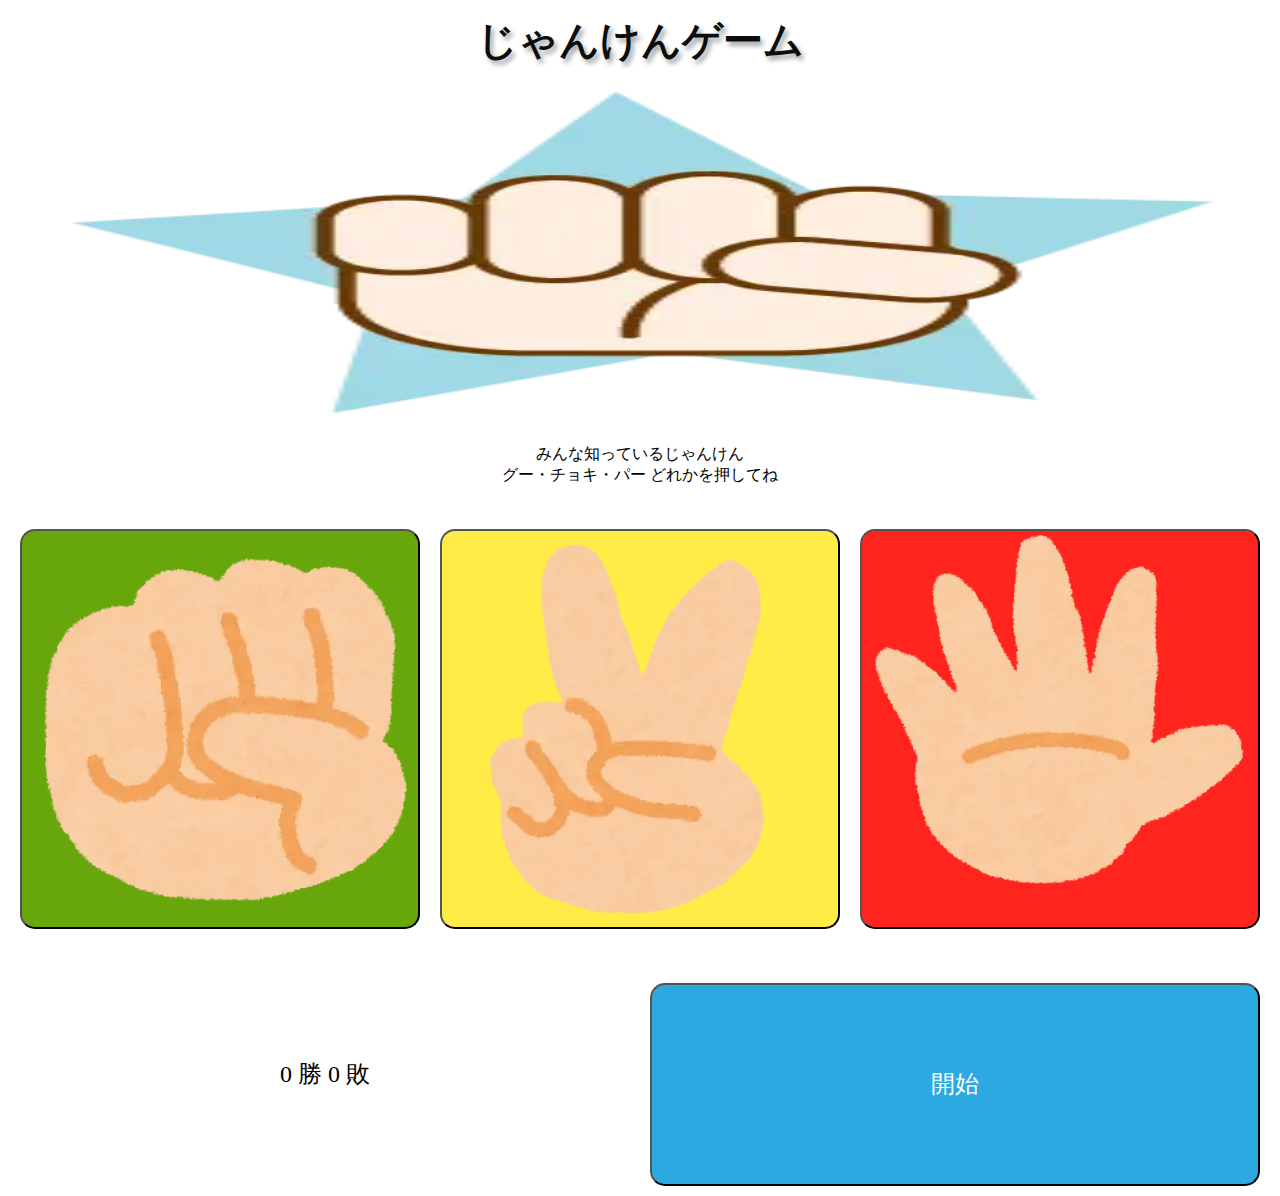
==== index.html @ b3ce11f7 "diet" ====
<!DOCTYPE html>
<html>
  <!-- head には、文書に関する設定事項を書きます。 -->
  <head>
    <!-- 文字コードは utf-8 を使います -->
    <meta charset="utf-8">
    <!-- このページのタイトルを示すタグで、ブラウザのタブに表示されます。-->
    <title>じゃんけんゲーム</title>
    <!-- iPhoneで見た際にレイアウトを整えるための設定です。 -->
    <meta name="viewport" content="width=device-width">
    <!-- スタイルシートを読み込み、サイトを飾り付けします。-->
    <link rel="stylesheet" href="janken.css?3">
    <!-- JavaScriptの読み込み、じゃんけんゲームを動かします。 -->
    <script src="janken.js" defer></script>
  </head>

  <!-- body タグには、サイトのコンテンツ（内容・出し物）を記述します。
       全ての要素は このbodyタグの中に書きます。-->
  <body>
    <!-- header タグは、サイト名などの表示に用います。 -->
    <header>
      <!-- h1 タグは、大見出しを表すタグです。 -->
      <h1>じゃんけんゲーム</h1>
    </header>

    <!-- mainタグは ページの主題(main)となるコンテンツ(内容・出し物)を記述します。-->
    <main>
      <!-- figure タグは 図版(figure)を示すタグです。 -->
      <figure>
        <!-- img タグは、絵(image)を表示するためのタグです。 -->
        <img id="computer_hand_type" src="guu.webp">
      </figure>

      <!-- p は 段落(paragraph)を表す際に用いるタグです。 -->
      <p>
        <!-- br タグを入れると、途中で改行できます。 -->
        みんな知っているじゃんけん<br>
        グー・チョキ・パー どれかを押してね
      </p>

      <!-- div は汎用的に使えるタグです。
           クラス名をcontrol_areaとし、配置を整え易くします。 -->
      <div class="control_area">
        <!-- プレイヤーの手を選ぶ為のボタンです。 -->
        <!-- button タグを使って、画面に「グーチョキパー」のボタンを表示します。
             JavaScriptでの操作用に id属性をguu 値を0 にします。 -->
        <button id="guu"   value="0"></button>
        <button id="choki" value="1"></button>
        <button id="paa"   value="2"></button>
        <!-- 得点領域です -->
        <p class="score">
          <!-- JavaScriptから操作しやすいよう、id属性をwinとloseにします。 -->
          <span id="win">0</span> 勝
          <span id="lose">0</span> 敗
        </p>
        <!-- button タグを使って、画面に「開始」ボタンを表示します。
             このボタンにも、id="play" と ID を付与しておきます。 -->
        <button id="play">開始</button>
      </div>
    </main>
  </body>
</html>
---- janken.css ----
/*=====================================================================
  じゃんけんゲームの為のスタイルシート
=====================================================================*/

/* 和の色 (CSSカスタムプロパティ)
---------------------------------------------------------------------*/
:root {
  --kyohiiro:          #ff251e; /* 京緋色(きょうひいろ) */
  --shinonomeiro:      #f19072; /* 東雲色(しののめいろ) */
  --nanohanairo:       #ffec47; /* 菜の花色(なのはないろ) */
  --sanaeiro:          #67a70c; /* 早苗色(さなえいろ) */
  --amairo:            #2ca9e1; /* 天色(あまいろ) */
  --utsushiiro:        #3d6eda; /* 移色(うつしいろ) */
  --botaniro:          #e7609e; /* 牡丹色(ぼたんいろ) */
  --ayameiro:          #674196; /* 菖蒲色(あやめいろ) */
  --sakurairo:         #fef4f4; /* 桜色(さくらいろ) */
  --momijiiro:         #a61017; /* 紅葉色(もみじいろ) */
  --nibiiro:           #9ea1a3; /* 鈍色(にびいろ) */
  --kurohairo:         #0d0d0d; /* 黒羽色(くろはいろ) */

  --harukazeiro:       transparent; /* 春風色(はるかぜいろ) */
}

/* 基本設定(リセットCSS)
---------------------------------------------------------------------*/
* {                          /* 全ての要素(*)を対象に */
  margin: 0;                 /* 余白を0にする */
  box-sizing: border-box;    /* 要素の幅を制御しやすくする */
}

img {                         /* 全ての画像要素(img)を対象に */
  width: 100%;                /* 幅を100% にする */
  height: auto;               /* 高さは 幅に応じて 自動調整する */
}

/* CSSグリッドレイアウトで ページ全体の配置設定する
---------------------------------------------------------------------*/
body {                        /* body は全ての要素の親 */
  display: grid;              /* グリッド(格子)を使うモードにする */
  grid-template-columns:      /* column(列) の設定を行う */
        20px 1fr 20px;        /* 左右に20px 残りは中央 */
  grid-template-rows:         /* row(行)の設定を行う */
        [head]     80px       /* 一行目の高さは8px headと命名 */
        [main]     auto;      /* 二行目の高さは自動 titleと命名 */
}

/* 部品の配置
---------------------------------------------------------------------*/
body > * {                    /* body直下(>)の全要素(*)を対象に */
  grid-column: 2 / 3;         /* 列配置は 左から2番目の線から3番目の線まで */
}

/* ヘッダー
---------------------------------------------------------------------*/
header {                      /* header 要素を対象に */
  grid-row: head;             /* 行の配置は先に命名したhead線の下に */
  justify-self: center;       /* 左右中央揃えで配置する */
  align-self: center;         /* 上下中央揃えで配置する */
}

header h1 {                   /* header 内の h1 (大見出しの指定) */
  font-size: 40px;            /* 書体の大きさは40px */
  color: var(--kurohairo);    /* 文字色を黒羽色にする */
  text-shadow: 3px 4px 5px var(--nibiiro); /* 鈍色の影を付ける */
  text-align: center;         /* 文字は中央揃えにする */
}

/* メイン(サイト主要機能部)
---------------------------------------------------------------------*/
main {                        /* main 要素を対象に */
  grid-row: main;             /* 行の配置は先に命名したmain線の下に */
}

main figure img {             /* メインの画像(=コンピュータの手)を対象 */
  max-height: 40vh;
  aspect-ratio: 1 / 1;
}

main p {                      /* じゃんけんの説明文 */
  text-align: center;         /* 文字は中央揃えにする */
  margin-bottom: 20px;        /* 下側に少し余白を設ける */
}

main .control_area {          /* control_areaクラスを対象に */
  display: grid;              /* 内部要素をグリッドで配置 */
  grid-template-columns: repeat(6, 1fr); /* column(列) を六列 用意する */
  grid-template-rows: 2fr 1fr;/* row(行) は 二行 用意する */
  gap: 20px;                  /* 間隔を 20px 開ける */
  justify-items: center;      /* グリッド内の要素を水平方向に中央揃えする */
  align-items: center;        /* グリッド内の要素を垂直方向に中央揃えする */
}

/* button要素 を対象に */
main .control_area button {
  aspect-ratio: 1 / 1;              /* 横縦比は１対１に */
  width: 100%;                      /* 幅100%で表示 */
  background-size: contain;         /* 背景画像が全て含むようにする */
  background-repeat: no-repeat;     /* 背景画像を繰り返さないようにする */
  margin: 10px 0;                   /* 上下に10px 左右に0px の余白 */
  background-color: var(--amairo);  /* 背景色は 天色 */
  color: white;                     /* 文字の色は白*/
  font-size: 24px;                  /* 書体の大きさは24px */
  border-radius: 15px;              /* 角は 半径(radius) 15pxで丸くする */
  cursor: pointer;                  /* カーソルの形状を手のマークに */
}

/* ボタンの配置指定 */
/* 列は、左から一本目の線から三本目の線の間で、行は一行目に配置する */
main .control_area #guu   { grid-column: 1 / 3; grid-row: 1; }
main .control_area #choki { grid-column: 3 / 5; grid-row: 1; }
main .control_area #paa   { grid-column: 5 / 7; grid-row: 1; }

main .control_area .score { grid-column: 1 / 4; grid-row: 2;
                            font-size: 24px; } /* 書体の大きさを指定する */
main .control_area #play  { grid-column: 4 / 7; grid-row: 2;
                            aspect-ratio: 3 / 1; } /* 横縦比を横３対縦１にする */

/* グー、チョキ、パー 各ボタンの背景色と背景画像を指定 */
main .control_area #guu   { background-color: var(--sanaeiro);
                            background-image: url('player_guu.webp'); }
main .control_area #choki { background-color: var(--nanohanairo);
                            background-image: url('player_choki.webp'); }
main .control_area #paa   { background-color: var(--kyohiiro);
                            background-image: url('player_paa.webp'); }
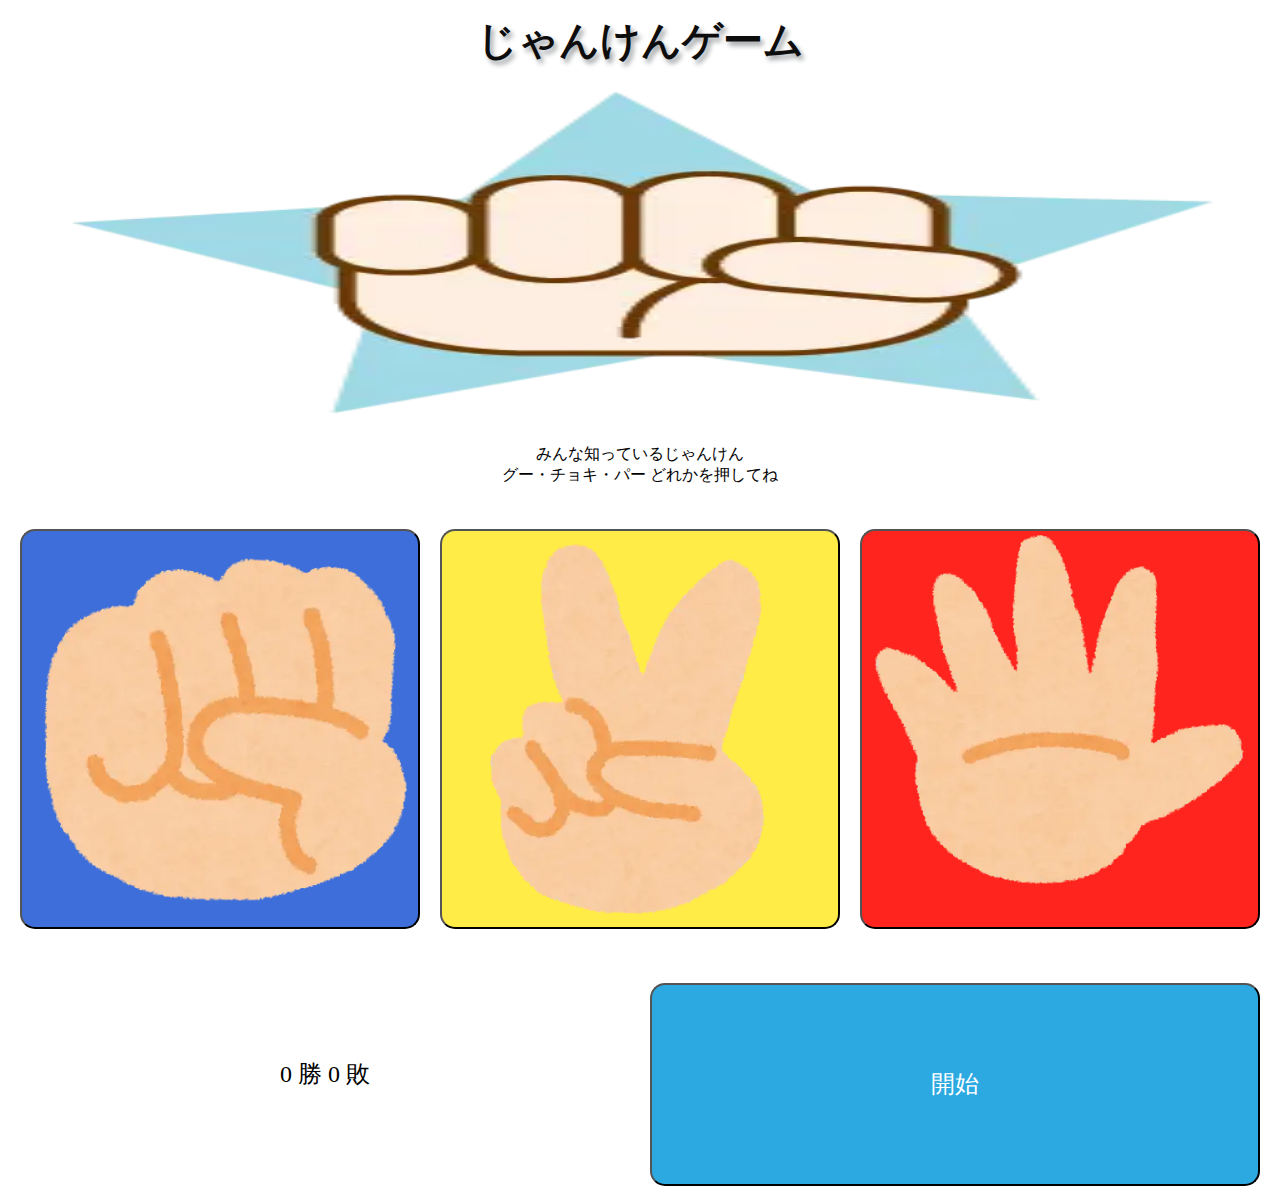
==== commit f6517e8d: "CSS Nesting" ====
--- a/index.html
+++ b/index.html
@@ -6,10 +6,10 @@
     <meta charset="utf-8">
     <!-- このページのタイトルを示すタグで、ブラウザのタブに表示されます。-->
     <title>じゃんけんゲーム</title>
-    <!-- iPhoneで見た際にレイアウトを整えるための設定です。 -->
+    <!-- ビューポート(視点)を設定し、iPhoneでも綺麗に見られるようにします。 -->
     <meta name="viewport" content="width=device-width">
     <!-- スタイルシートを読み込み、サイトを飾り付けします。-->
-    <link rel="stylesheet" href="janken.css?3">
+    <link rel="stylesheet" href="janken.css">
     <!-- JavaScriptの読み込み、じゃんけんゲームを動かします。 -->
     <script src="janken.js" defer></script>
   </head>
@@ -23,8 +23,9 @@
       <h1>じゃんけんゲーム</h1>
     </header>
 
-    <!-- mainタグは ページの主題(main)となるコンテンツ(内容・出し物)を記述します。-->
-    <main>
+    <!-- mainタグは
+         ページの主題(main)となるコンテンツ(内容・出し物)を記述します。-->
+    <main class="janken">
       <!-- figure タグは 図版(figure)を示すタグです。 -->
       <figure>
         <!-- img タグは、絵(image)を表示するためのタグです。 -->
--- a/janken.css
+++ b/janken.css
@@ -56,69 +56,68 @@
   grid-row: head;             /* 行の配置は先に命名したhead線の下に */
   justify-self: center;       /* 左右中央揃えで配置する */
   align-self: center;         /* 上下中央揃えで配置する */
-}
 
-header h1 {                   /* header 内の h1 (大見出しの指定) */
-  font-size: 40px;            /* 書体の大きさは40px */
-  color: var(--kurohairo);    /* 文字色を黒羽色にする */
-  text-shadow: 3px 4px 5px var(--nibiiro); /* 鈍色の影を付ける */
-  text-align: center;         /* 文字は中央揃えにする */
+  & h1 {                   /* header 内の h1 (大見出しの指定) */
+    font-size: 40px;            /* 書体の大きさは40px */
+    color: var(--kurohairo);    /* 文字色を黒羽色にする */
+    text-shadow: 3px 4px 5px var(--nibiiro); /* 鈍色の影を付ける */
+    text-align: center;         /* 文字は中央揃えにする */
+  }
 }
 
 /* メイン(サイト主要機能部)
 ---------------------------------------------------------------------*/
 main {                        /* main 要素を対象に */
   grid-row: main;             /* 行の配置は先に命名したmain線の下に */
+
+  & figure img {             /* メインの画像(=コンピュータの手)を対象 */
+    max-height: 40vh;
+    aspect-ratio: 1 / 1;
+  }
+
+  & p {                      /* じゃんけんの説明文 */
+    text-align: center;         /* 文字は中央揃えにする */
+    margin-bottom: 20px;        /* 下側に少し余白を設ける */
+  }
+
+  .control_area {          /* control_areaクラスを対象に */
+    display: grid;              /* 内部要素をグリッドで配置 */
+    grid-template-columns: repeat(6, 1fr); /* column(列) を六列 用意する */
+    grid-template-rows: 2fr 1fr;/* row(行) は 二行 用意する */
+    gap: 20px;                  /* 間隔を 20px 開ける */
+    justify-items: center;      /* グリッド内の要素を水平方向に中央揃えする */
+    align-items: center;        /* グリッド内の要素を垂直方向に中央揃えする */
+
+    /* button要素 を対象に */
+    & button {
+      aspect-ratio: 1 / 1;              /* 横縦比は１対１に */
+      width: 100%;                      /* 幅100%で表示 */
+      background-size: contain;         /* 背景画像が全て含むようにする */
+      background-repeat: no-repeat;     /* 背景画像を繰り返さないようにする */
+      margin: 10px 0;                   /* 上下に10px 左右に0px の余白 */
+      background-color: var(--amairo);  /* 背景色は 天色 */
+      color: white;                     /* 文字の色は白*/
+      font-size: 24px;                  /* 書体の大きさは24px */
+      border-radius: 15px;              /* 角は 半径(radius) 15pxで丸くする */
+      cursor: pointer;                  /* カーソルの形状を手のマークに */
+    }
+
+    /* ボタンの配置指定 */
+    /* 列は、左から一本目の線から三本目の線の間で、行は一行目に配置する */
+    #guu   { grid-column: 1 / 3; grid-row: 1; }
+    #choki { grid-column: 3 / 5; grid-row: 1; }
+    #paa   { grid-column: 5 / 7; grid-row: 1; }
+
+    .score { grid-column: 1 / 4; grid-row: 2;
+             font-size: 24px; } /* 書体の大きさを指定する */
+    #play  { grid-column: 4 / 7; grid-row: 2;
+             aspect-ratio: 3 / 1; } /* 横縦比を横３対縦１にする */
+
+    /* グー、チョキ、パー 各ボタンの背景色と背景画像を指定 */
+    #guu   { background-color: var(--utsushiiro);
+             background-image: url('player_guu.webp'); }
+    #choki { background-color: var(--nanohanairo);
+             background-image: url('player_choki.webp'); }
+    #paa   { background-color: var(--kyohiiro);
+             background-image: url('player_paa.webp'); }
 }
-
-main figure img {             /* メインの画像(=コンピュータの手)を対象 */
-  max-height: 40vh;
-  aspect-ratio: 1 / 1;
-}
-
-main p {                      /* じゃんけんの説明文 */
-  text-align: center;         /* 文字は中央揃えにする */
-  margin-bottom: 20px;        /* 下側に少し余白を設ける */
-}
-
-main .control_area {          /* control_areaクラスを対象に */
-  display: grid;              /* 内部要素をグリッドで配置 */
-  grid-template-columns: repeat(6, 1fr); /* column(列) を六列 用意する */
-  grid-template-rows: 2fr 1fr;/* row(行) は 二行 用意する */
-  gap: 20px;                  /* 間隔を 20px 開ける */
-  justify-items: center;      /* グリッド内の要素を水平方向に中央揃えする */
-  align-items: center;        /* グリッド内の要素を垂直方向に中央揃えする */
-}
-
-/* button要素 を対象に */
-main .control_area button {
-  aspect-ratio: 1 / 1;              /* 横縦比は１対１に */
-  width: 100%;                      /* 幅100%で表示 */
-  background-size: contain;         /* 背景画像が全て含むようにする */
-  background-repeat: no-repeat;     /* 背景画像を繰り返さないようにする */
-  margin: 10px 0;                   /* 上下に10px 左右に0px の余白 */
-  background-color: var(--amairo);  /* 背景色は 天色 */
-  color: white;                     /* 文字の色は白*/
-  font-size: 24px;                  /* 書体の大きさは24px */
-  border-radius: 15px;              /* 角は 半径(radius) 15pxで丸くする */
-  cursor: pointer;                  /* カーソルの形状を手のマークに */
-}
-
-/* ボタンの配置指定 */
-/* 列は、左から一本目の線から三本目の線の間で、行は一行目に配置する */
-main .control_area #guu   { grid-column: 1 / 3; grid-row: 1; }
-main .control_area #choki { grid-column: 3 / 5; grid-row: 1; }
-main .control_area #paa   { grid-column: 5 / 7; grid-row: 1; }
-
-main .control_area .score { grid-column: 1 / 4; grid-row: 2;
-                            font-size: 24px; } /* 書体の大きさを指定する */
-main .control_area #play  { grid-column: 4 / 7; grid-row: 2;
-                            aspect-ratio: 3 / 1; } /* 横縦比を横３対縦１にする */
-
-/* グー、チョキ、パー 各ボタンの背景色と背景画像を指定 */
-main .control_area #guu   { background-color: var(--sanaeiro);
-                            background-image: url('player_guu.webp'); }
-main .control_area #choki { background-color: var(--nanohanairo);
-                            background-image: url('player_choki.webp'); }
-main .control_area #paa   { background-color: var(--kyohiiro);
-                            background-image: url('player_paa.webp'); }
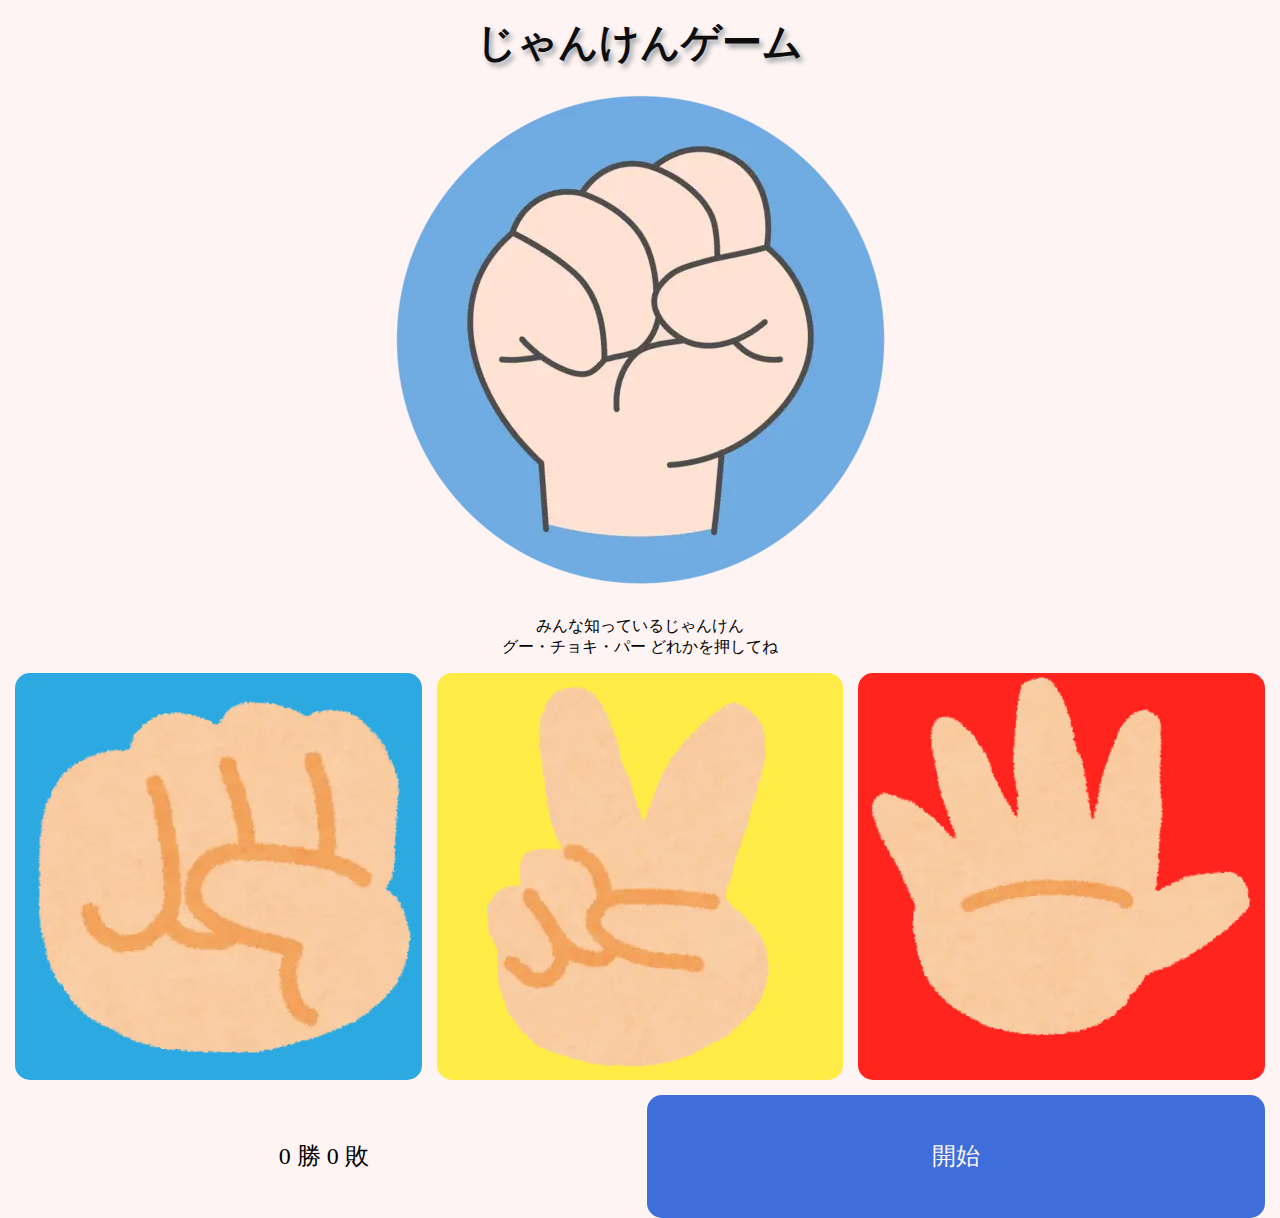
==== commit 30244e38: "summer special" ====
--- a/index.html
+++ b/index.html
@@ -1,16 +1,38 @@
+<!-- DOCTYPE(ドクタイプ)宣言。歴史的経緯から一番先頭に書きます。-->
 <!DOCTYPE html>
-<html>
+<!-- HTMLの始まり。lang="ja"と書き、日本語のサイトであることを示します -->
+<html lang="ja">
   <!-- head には、文書に関する設定事項を書きます。 -->
   <head>
     <!-- 文字コードは utf-8 を使います -->
     <meta charset="utf-8">
-    <!-- このページのタイトルを示すタグで、ブラウザのタブに表示されます。-->
+    <!-- ビューポート(表示領域)を設定します。 -->
+    <!-- これにより、iPhoneでも綺麗に見られるようになります。 -->
+    <meta name="viewport" content="width=device-width">
+    <!-- このページのタイトルを示すタグです。ブラウザのタブに表示されます。-->
     <title>じゃんけんゲーム</title>
-    <!-- ビューポート(視点)を設定し、iPhoneでも綺麗に見られるようにします。 -->
-    <meta name="viewport" content="width=device-width">
+    <!-- ファビコンとアップルタッチアイコンの指定 -->
+    <link rel="icon"
+          href="images/favicon.ico"
+          type="image/ico">
+    <link rel="apple-touch-icon"
+          href="images/apple-touch-icon-180x180.png"
+          type="image/png"
+          sizes="180x180">
+    <!-- このウェブサイトの説明（検索エンジンに表示されます） -->
+    <meta name="description" content="初めてのWebアプリ作成入門 - HTMLとCSSとJavaScriptで作るじゃんけんゲームです。">
+
+    <!-- PWA (Progressive Web Apps) にするための設定 -->
+    <meta name="apple-mobile-web-app-capable" content="yes">
+    <meta name="apple-mobile-web-app-status-bar-style" content="#fef4f4">
+    <meta name="theme-color" content="#fef4f4">
+    <meta name="apple-mobile-web-app-title" content="じゃんけん">
+    <link rel="manifest" href="/pwa/manifest.json">
+    <script src="/pwa/app.js" defer></script>
+
     <!-- スタイルシートを読み込み、サイトを飾り付けします。-->
     <link rel="stylesheet" href="janken.css">
-    <!-- JavaScriptの読み込み、じゃんけんゲームを動かします。 -->
+    <!-- JavaScriptを読み込み、じゃんけんゲームを動かします。 -->
     <script src="janken.js" defer></script>
   </head>
 
@@ -23,41 +45,35 @@
       <h1>じゃんけんゲーム</h1>
     </header>
 
-    <!-- mainタグは
-         ページの主題(main)となるコンテンツ(内容・出し物)を記述します。-->
-    <main class="janken">
-      <!-- figure タグは 図版(figure)を示すタグです。 -->
-      <figure>
-        <!-- img タグは、絵(image)を表示するためのタグです。 -->
-        <img id="computer_hand_type" src="guu.webp">
-      </figure>
+    <!-- figure タグは 図版(figure)を示すタグです。 -->
+    <figure>
+      <!-- img タグは、絵(image)を表示するためのタグです。 -->
+      <img id="hand" src="images/guu.webp" alt="グー">
+    </figure>
 
-      <!-- p は 段落(paragraph)を表す際に用いるタグです。 -->
-      <p>
-        <!-- br タグを入れると、途中で改行できます。 -->
-        みんな知っているじゃんけん<br>
-        グー・チョキ・パー どれかを押してね
-      </p>
+    <!-- p は 段落(paragraph)を表す際に用いるタグです。 -->
+    <!-- 複数のpタグがあるので、class属性をnoteとして、区別します。-->
+    <p class="note">
+      <!-- br タグを入れると、途中で改行できます。 -->
+      みんな知っているじゃんけん<br>
+      グー・チョキ・パー どれかを押してね
+    </p>
 
-      <!-- div は汎用的に使えるタグです。
-           クラス名をcontrol_areaとし、配置を整え易くします。 -->
-      <div class="control_area">
-        <!-- プレイヤーの手を選ぶ為のボタンです。 -->
-        <!-- button タグを使って、画面に「グーチョキパー」のボタンを表示します。
-             JavaScriptでの操作用に id属性をguu 値を0 にします。 -->
-        <button id="guu"   value="0"></button>
-        <button id="choki" value="1"></button>
-        <button id="paa"   value="2"></button>
-        <!-- 得点領域です -->
-        <p class="score">
-          <!-- JavaScriptから操作しやすいよう、id属性をwinとloseにします。 -->
-          <span id="win">0</span> 勝
-          <span id="lose">0</span> 敗
-        </p>
-        <!-- button タグを使って、画面に「開始」ボタンを表示します。
-             このボタンにも、id="play" と ID を付与しておきます。 -->
-        <button id="play">開始</button>
-      </div>
-    </main>
+    <!-- プレイヤーの手を選ぶ為のボタンです。 -->
+    <!-- button タグを使って、画面に「グーチョキパー」のボタンを表示します。
+         JavaScriptでの操作用に id属性をguu 値を0 にします。 -->
+    <button id="guu"   value="0" title="グー"></button>
+    <button id="choki" value="1" title="チョキ"></button>
+    <button id="paa"   value="2" title="パー"></button>
+    <!-- 得点領域です。 -->
+    <!-- 複数のpタグがあるので、class属性をscoreとして、区別します -->
+    <p class="score">
+      <!-- JavaScriptから操作しやすいよう、id属性をwinとloseにします。 -->
+      <span id="win">0</span> 勝
+      <span id="lose">0</span> 敗
+    </p>
+    <!-- button タグを使って、画面に「開始」ボタンを表示します。
+         このボタンにも、id="play" と ID を付与しておきます。 -->
+    <button id="play">開始</button>
   </body>
 </html>
--- a/janken.css
+++ b/janken.css
@@ -23,101 +23,100 @@
 
 /* 基本設定(リセットCSS)
 ---------------------------------------------------------------------*/
-* {                          /* 全ての要素(*)を対象に */
-  margin: 0;                 /* 余白を0にする */
-  box-sizing: border-box;    /* 要素の幅を制御しやすくする */
+* {                       /* 全ての要素(*)を対象に装飾方法を指定する */
+  margin: 0;              /* 余白を0にする */
+  box-sizing: border-box; /* 要素の幅を制御しやすくする */
 }
 
-img {                         /* 全ての画像要素(img)を対象に */
-  width: 100%;                /* 幅を100% にする */
-  height: auto;               /* 高さは 幅に応じて 自動調整する */
+img {                     /* 全ての画像要素(img)を対象に */
+  width: 100%;            /* 幅を100% にする */
+  aspect-ratio: 1 / 1;    /* 横縦比を1対1にする */
 }
 
 /* CSSグリッドレイアウトで ページ全体の配置設定する
 ---------------------------------------------------------------------*/
-body {                        /* body は全ての要素の親 */
-  display: grid;              /* グリッド(格子)を使うモードにする */
-  grid-template-columns:      /* column(列) の設定を行う */
-        20px 1fr 20px;        /* 左右に20px 残りは中央 */
-  grid-template-rows:         /* row(行)の設定を行う */
-        [head]     80px       /* 一行目の高さは8px headと命名 */
-        [main]     auto;      /* 二行目の高さは自動 titleと命名 */
-}
+body {            /* 全ての要素の親であるbody要素を対象に */
+  display: grid;  /* グリッド(格子)を使ったレイアウトを行う */
+  /* 一行目はtitleなど 五行六列の各領域に名前を付けます
+     また、行の高さ、列の幅も同時に設定します */
+  grid-template:
+    "title    title    title    title    title    title   " auto
+    ".        computer computer computer computer .       " auto
+    "note     note     note     note     note     note    " auto
+    "guu      guu      choki    choki    paa      paa     " auto
+    "score    score    score    play     play     play    " auto
+    / 1fr     1fr      1fr      1fr      1fr      1fr;
+  gap: 15px;      /* 行と列の間にgap(隙間)を15px入れます */
 
-/* 部品の配置
----------------------------------------------------------------------*/
-body > * {                    /* body直下(>)の全要素(*)を対象に */
-  grid-column: 2 / 3;         /* 列配置は 左から2番目の線から3番目の線まで */
+  height: 100svh;  /* body の高さを画面の高さにします */
+  background: var(--sakurairo);  /* 背景色は桜色にします */
+  padding: 15px;                 /* 内側に少し余白を入れます */
+
+  > * {  /* body の すべての子要素を対象に */
+    place-self: center;  /* 升目の中央に配置するよう指定します */
+  }
 }
 
 /* ヘッダー
 ---------------------------------------------------------------------*/
 header {                      /* header 要素を対象に */
-  grid-row: head;             /* 行の配置は先に命名したhead線の下に */
-  justify-self: center;       /* 左右中央揃えで配置する */
-  align-self: center;         /* 上下中央揃えで配置する */
-
-  & h1 {                   /* header 内の h1 (大見出しの指定) */
-    font-size: 40px;            /* 書体の大きさは40px */
-    color: var(--kurohairo);    /* 文字色を黒羽色にする */
+  grid-area: title;           /* title領域に配置します */
+  h1 {                        /* header 内の h1 (大見出しの指定) */
+    font-size: 40px;          /* 書体の大きさは40px */
+    color: var(--kurohairo);  /* 文字色を黒羽色にする */
     text-shadow: 3px 4px 5px var(--nibiiro); /* 鈍色の影を付ける */
-    text-align: center;         /* 文字は中央揃えにする */
+    text-align: center;       /* 文字は中央揃えにする */
   }
 }
 
-/* メイン(サイト主要機能部)
----------------------------------------------------------------------*/
-main {                        /* main 要素を対象に */
-  grid-row: main;             /* 行の配置は先に命名したmain線の下に */
+/* コンピュータの手を対象に */
+figure {
+  grid-area: computer;  /* computer領域に配置します */
+}
 
-  & figure img {             /* メインの画像(=コンピュータの手)を対象 */
-    max-height: 40vh;
-    aspect-ratio: 1 / 1;
-  }
+/* じゃんけんの説明文を対象に */
+.note {
+  grid-area: note;      /* computer領域に配置します */
+  text-align: center;   /* 文字は中央揃えにする */
+}
 
-  & p {                      /* じゃんけんの説明文 */
-    text-align: center;         /* 文字は中央揃えにする */
-    margin-bottom: 20px;        /* 下側に少し余白を設ける */
-  }
+/* button要素を対象に */
+button {
+  aspect-ratio: 1 / 1;              /* 横縦比は１対１に */
+  width: 100%;                      /* 幅は100% */
+  background-size: contain;         /* 背景画像が全て含むようにする */
+  background-repeat: no-repeat;     /* 背景画像を繰り返さないようにする */
+  border-radius: 15px;              /* 角は 半径(radius) 15pxで丸くする */
+  cursor: pointer;                  /* カーソルの形状を手のマークに */
+  border: none;                     /* 枠線は無し */
+}
 
-  .control_area {          /* control_areaクラスを対象に */
-    display: grid;              /* 内部要素をグリッドで配置 */
-    grid-template-columns: repeat(6, 1fr); /* column(列) を六列 用意する */
-    grid-template-rows: 2fr 1fr;/* row(行) は 二行 用意する */
-    gap: 20px;                  /* 間隔を 20px 開ける */
-    justify-items: center;      /* グリッド内の要素を水平方向に中央揃えする */
-    align-items: center;        /* グリッド内の要素を垂直方向に中央揃えする */
+/* グー、チョキ、パー 各ボタンの配置と背景色と背景画像を指定 */
+#guu   {
+  grid-area: guu;                                  /* guu領域に配置します */
+  background-color: var(--amairo);                 /* 背景色は天色 */
+  background-image: url('images/player_guu.webp'); /* 背景画像はグー */
+}
+#choki {
+  grid-area: choki;
+  background-color: var(--nanohanairo);
+  background-image: url('images/player_choki.webp');
+}
+#paa   {
+  grid-area: paa;
+  background-color: var(--kyohiiro);
+  background-image: url('images/player_paa.webp');
+}
 
-    /* button要素 を対象に */
-    & button {
-      aspect-ratio: 1 / 1;              /* 横縦比は１対１に */
-      width: 100%;                      /* 幅100%で表示 */
-      background-size: contain;         /* 背景画像が全て含むようにする */
-      background-repeat: no-repeat;     /* 背景画像を繰り返さないようにする */
-      margin: 10px 0;                   /* 上下に10px 左右に0px の余白 */
-      background-color: var(--amairo);  /* 背景色は 天色 */
-      color: white;                     /* 文字の色は白*/
-      font-size: 24px;                  /* 書体の大きさは24px */
-      border-radius: 15px;              /* 角は 半径(radius) 15pxで丸くする */
-      cursor: pointer;                  /* カーソルの形状を手のマークに */
-    }
-
-    /* ボタンの配置指定 */
-    /* 列は、左から一本目の線から三本目の線の間で、行は一行目に配置する */
-    #guu   { grid-column: 1 / 3; grid-row: 1; }
-    #choki { grid-column: 3 / 5; grid-row: 1; }
-    #paa   { grid-column: 5 / 7; grid-row: 1; }
-
-    .score { grid-column: 1 / 4; grid-row: 2;
-             font-size: 24px; } /* 書体の大きさを指定する */
-    #play  { grid-column: 4 / 7; grid-row: 2;
-             aspect-ratio: 3 / 1; } /* 横縦比を横３対縦１にする */
-
-    /* グー、チョキ、パー 各ボタンの背景色と背景画像を指定 */
-    #guu   { background-color: var(--utsushiiro);
-             background-image: url('player_guu.webp'); }
-    #choki { background-color: var(--nanohanairo);
-             background-image: url('player_choki.webp'); }
-    #paa   { background-color: var(--kyohiiro);
-             background-image: url('player_paa.webp'); }
+/* スコアボタンと開始ボタンの設定 */
+.score {
+  grid-area: score;  /* score領域に配置します */
+  font-size: 24px;   /* 書体の大きさは24px */
 }
+#play  {
+  grid-area: play;                      /* 配置先は play 領域 */
+  background-color: var(--utsushiiro);  /* 背景色は 移色 */
+  color: var(--sakurairo);              /* 文字の色は 桜色 */
+  font-size: 24px;                      /* 書体の大きさは24px */
+  aspect-ratio: 5 / 1;                  /* 横縦比を横5対縦1にする */
+}
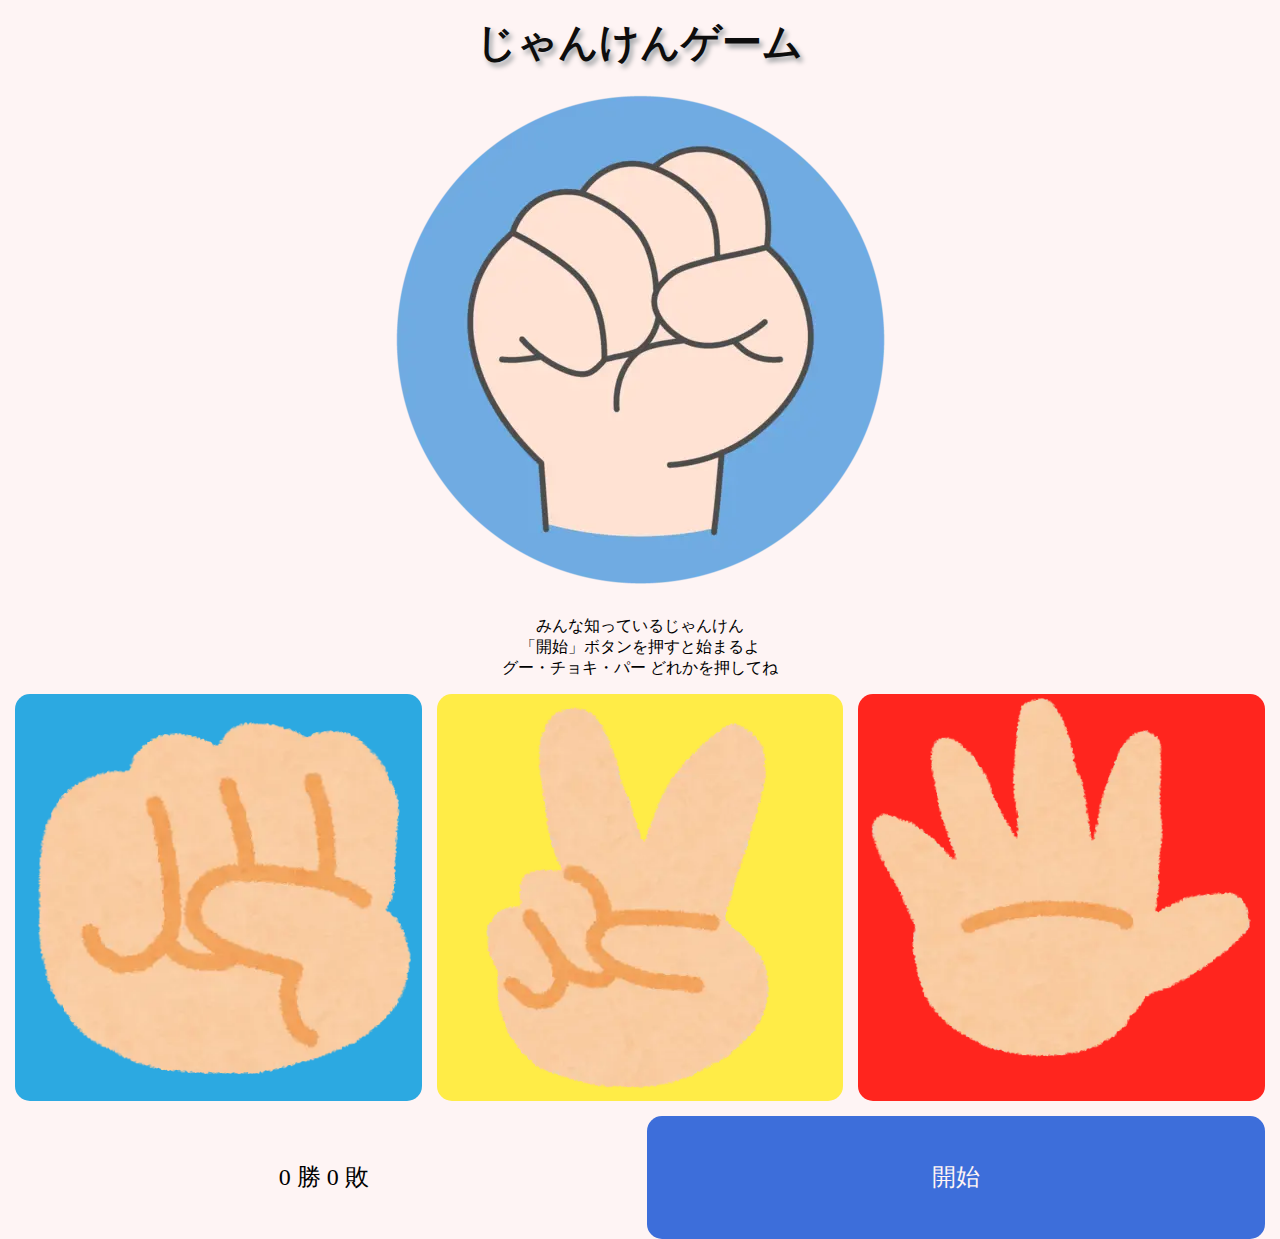
==== commit 8abc8b14: "リニューアル版完成" ====
--- a/index.html
+++ b/index.html
@@ -27,8 +27,8 @@
     <meta name="apple-mobile-web-app-status-bar-style" content="#fef4f4">
     <meta name="theme-color" content="#fef4f4">
     <meta name="apple-mobile-web-app-title" content="じゃんけん">
-    <link rel="manifest" href="/pwa/manifest.json">
-    <script src="/pwa/app.js" defer></script>
+    <link rel="manifest" href="/manifest.json">
+    <script src="/app.js" defer></script>
 
     <!-- スタイルシートを読み込み、サイトを飾り付けします。-->
     <link rel="stylesheet" href="janken.css">
@@ -56,6 +56,7 @@
     <p class="note">
       <!-- br タグを入れると、途中で改行できます。 -->
       みんな知っているじゃんけん<br>
+      「開始」ボタンを押すと始まるよ<br>
       グー・チョキ・パー どれかを押してね
     </p>
 
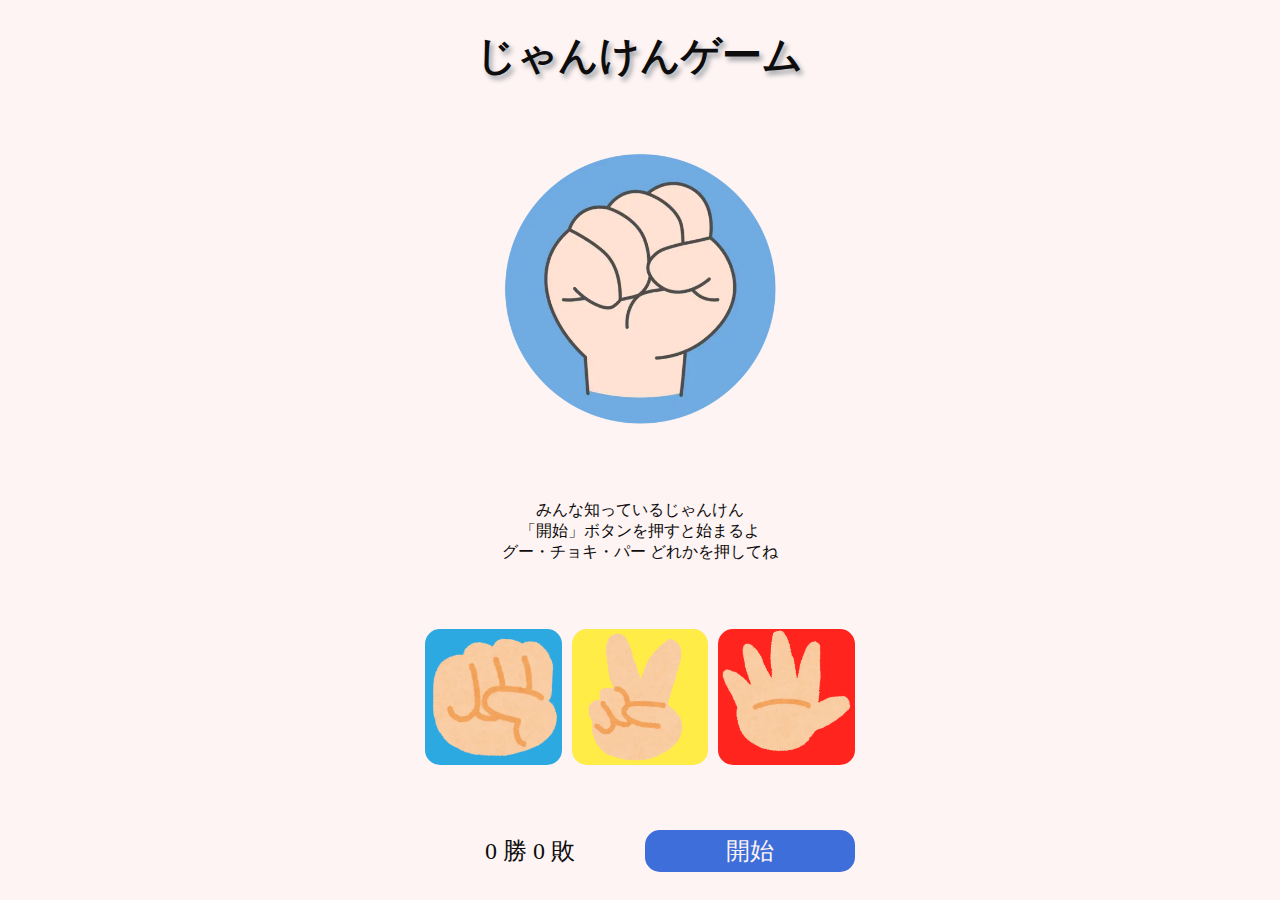
==== commit a073cd23: "remove U+0008" ====
--- a/index.html
+++ b/index.html
@@ -20,7 +20,7 @@
           type="image/png"
           sizes="180x180">
     <!-- このウェブサイトの説明（検索エンジンに表示されます） -->
-    <meta name="description" content="初めてのWebアプリ作成入門 - HTMLとCSSとJavaScriptで作るじゃんけんゲームです。">
+    <meta name="description" content="初めてのウェブアプリ入門 - HTMLとCSSとJavaScriptで作るじゃんけんゲームです。">
 
     <!-- PWA (Progressive Web Apps) にするための設定 -->
     <meta name="apple-mobile-web-app-capable" content="yes">
@@ -67,7 +67,7 @@
     <button id="choki" value="1" title="チョキ"></button>
     <button id="paa"   value="2" title="パー"></button>
     <!-- 得点領域です。 -->
-    <!-- 複数のpタグがあるので、class属性をscoreとして、区別します -->
+    <!-- 複数のpタグがあるので、class属性をscoreとして、区別します -->
     <p class="score">
       <!-- JavaScriptから操作しやすいよう、id属性をwinとloseにします。 -->
       <span id="win">0</span> 勝
--- a/janken.css
+++ b/janken.css
@@ -2,7 +2,7 @@
   じゃんけんゲームの為のスタイルシート
 =====================================================================*/
 
-/* 和の色 (CSSカスタムプロパティ)
+/* 和の色 (CSSカスタムプロパティ)を使えるようにする
 ---------------------------------------------------------------------*/
 :root {
   --kyohiiro:          #ff251e; /* 京緋色(きょうひいろ) */
@@ -28,17 +28,12 @@
   box-sizing: border-box; /* 要素の幅を制御しやすくする */
 }
 
-img {                     /* 全ての画像要素(img)を対象に */
-  width: 100%;            /* 幅を100% にする */
-  aspect-ratio: 1 / 1;    /* 横縦比を1対1にする */
-}
-
 /* CSSグリッドレイアウトで ページ全体の配置設定する
 ---------------------------------------------------------------------*/
 body {            /* 全ての要素の親であるbody要素を対象に */
   display: grid;  /* グリッド(格子)を使ったレイアウトを行う */
-  /* 一行目はtitleなど 五行六列の各領域に名前を付けます
-     また、行の高さ、列の幅も同時に設定します */
+  /* 一行目はtitleなど 五行六列の各領域に名前を付ける
+     また、行の高さ、列の幅も同時に設定する */
   grid-template:
     "title    title    title    title    title    title   " auto
     ".        computer computer computer computer .       " auto
@@ -46,23 +41,28 @@
     "guu      guu      choki    choki    paa      paa     " auto
     "score    score    score    play     play     play    " auto
     / 1fr     1fr      1fr      1fr      1fr      1fr;
-  gap: 15px;      /* 行と列の間にgap(隙間)を15px入れます */
+  gap: 10px;               /* 行と列の間にgap(隙間)を15px入れる */
 
-  height: 100svh;  /* body の高さを画面の高さにします */
-  background: var(--sakurairo);  /* 背景色は桜色にします */
-  padding: 15px;                 /* 内側に少し余白を入れます */
+  inline-size: 100vw;      /* 幅を画面の幅にする */
+  max-inline-size: 430px;  /* 最大幅を iPhone 15 Pro Max の横幅にする */
+  block-size: 100svh;      /* 高さを画面の高さにする */
+  max-block-size: 932px;   /* 最大高を iPhone 15 Pro Max の横幅にする */
+  margin-inline: auto;     /* iPad で見る人の為に、左右に余白を設ける */
 
-  > * {  /* body の すべての子要素を対象に */
-    place-self: center;  /* 升目の中央に配置するよう指定します */
+  background: var(--sakurairo); /* 背景色は桜色にする */
+  color: var(--kurohairo);      /* 文字色は黒羽色にする */
+
+  > * {                    /* body の すべての子要素を対象に */
+    place-self: center;    /* 升目の中央に配置するよう指定する */
   }
 }
 
 /* ヘッダー
 ---------------------------------------------------------------------*/
 header {                      /* header 要素を対象に */
-  grid-area: title;           /* title領域に配置します */
-  h1 {                        /* header 内の h1 (大見出しの指定) */
-    font-size: 40px;          /* 書体の大きさは40px */
+  grid-area: title;           /* title領域に配置する */
+  h1 {                        /* header 内の h1 (大見出し)を対象に */
+    font-size: 40px;          /* 書体の大きさは40pxにする */
     color: var(--kurohairo);  /* 文字色を黒羽色にする */
     text-shadow: 3px 4px 5px var(--nibiiro); /* 鈍色の影を付ける */
     text-align: center;       /* 文字は中央揃えにする */
@@ -71,31 +71,34 @@
 
 /* コンピュータの手を対象に */
 figure {
-  grid-area: computer;  /* computer領域に配置します */
+  grid-area: computer;  /* computer領域に配置する */
+  img {
+    inline-size: 100%;  /* 幅を尾や要素の幅にする */
+  }
 }
 
 /* じゃんけんの説明文を対象に */
 .note {
-  grid-area: note;      /* computer領域に配置します */
+  grid-area: note;      /* computer領域に配置する */
   text-align: center;   /* 文字は中央揃えにする */
 }
 
 /* button要素を対象に */
 button {
-  aspect-ratio: 1 / 1;              /* 横縦比は１対１に */
-  width: 100%;                      /* 幅は100% */
-  background-size: contain;         /* 背景画像が全て含むようにする */
-  background-repeat: no-repeat;     /* 背景画像を繰り返さないようにする */
-  border-radius: 15px;              /* 角は 半径(radius) 15pxで丸くする */
-  cursor: pointer;                  /* カーソルの形状を手のマークに */
-  border: none;                     /* 枠線は無し */
+  aspect-ratio: 1 / 1;            /* 横縦比は１対１にします */
+  inline-size: 100%;              /* 幅は親要素の幅にする */
+  background-size: contain;       /* 背景画像が全て含むようにする */
+  background-repeat: no-repeat;   /* 背景画像を繰り返さないようにする */
+  border-radius: 15px;            /* 角は 半径(radius) 15pxで丸くする */
+  cursor: pointer;                /* カーソルの形状を手のマークにする */
+  border: none;                   /* 枠線は無しにする */
 }
 
 /* グー、チョキ、パー 各ボタンの配置と背景色と背景画像を指定 */
 #guu   {
-  grid-area: guu;                                  /* guu領域に配置します */
-  background-color: var(--amairo);                 /* 背景色は天色 */
-  background-image: url('images/player_guu.webp'); /* 背景画像はグー */
+  grid-area: guu;                                  /* guu領域に配置する */
+  background-color: var(--amairo);                 /* 背景色は天色にする */
+  background-image: url('images/player_guu.webp'); /* 背景画像はグーにする */
 }
 #choki {
   grid-area: choki;
@@ -110,13 +113,13 @@
 
 /* スコアボタンと開始ボタンの設定 */
 .score {
-  grid-area: score;  /* score領域に配置します */
-  font-size: 24px;   /* 書体の大きさは24px */
+  grid-area: score;  /* score領域に配置する */
+  font-size: 24px;   /* 書体の大きさは24pxにする */
 }
 #play  {
-  grid-area: play;                      /* 配置先は play 領域 */
-  background-color: var(--utsushiiro);  /* 背景色は 移色 */
-  color: var(--sakurairo);              /* 文字の色は 桜色 */
-  font-size: 24px;                      /* 書体の大きさは24px */
+  grid-area: play;                      /* play領域に配置する */
+  background-color: var(--utsushiiro);  /* 背景色は 移色にする */
+  color: var(--sakurairo);              /* 文字の色は 桜色にする */
+  font-size: 24px;                      /* 書体の大きさは24pxにする */
   aspect-ratio: 5 / 1;                  /* 横縦比を横5対縦1にする */
 }
